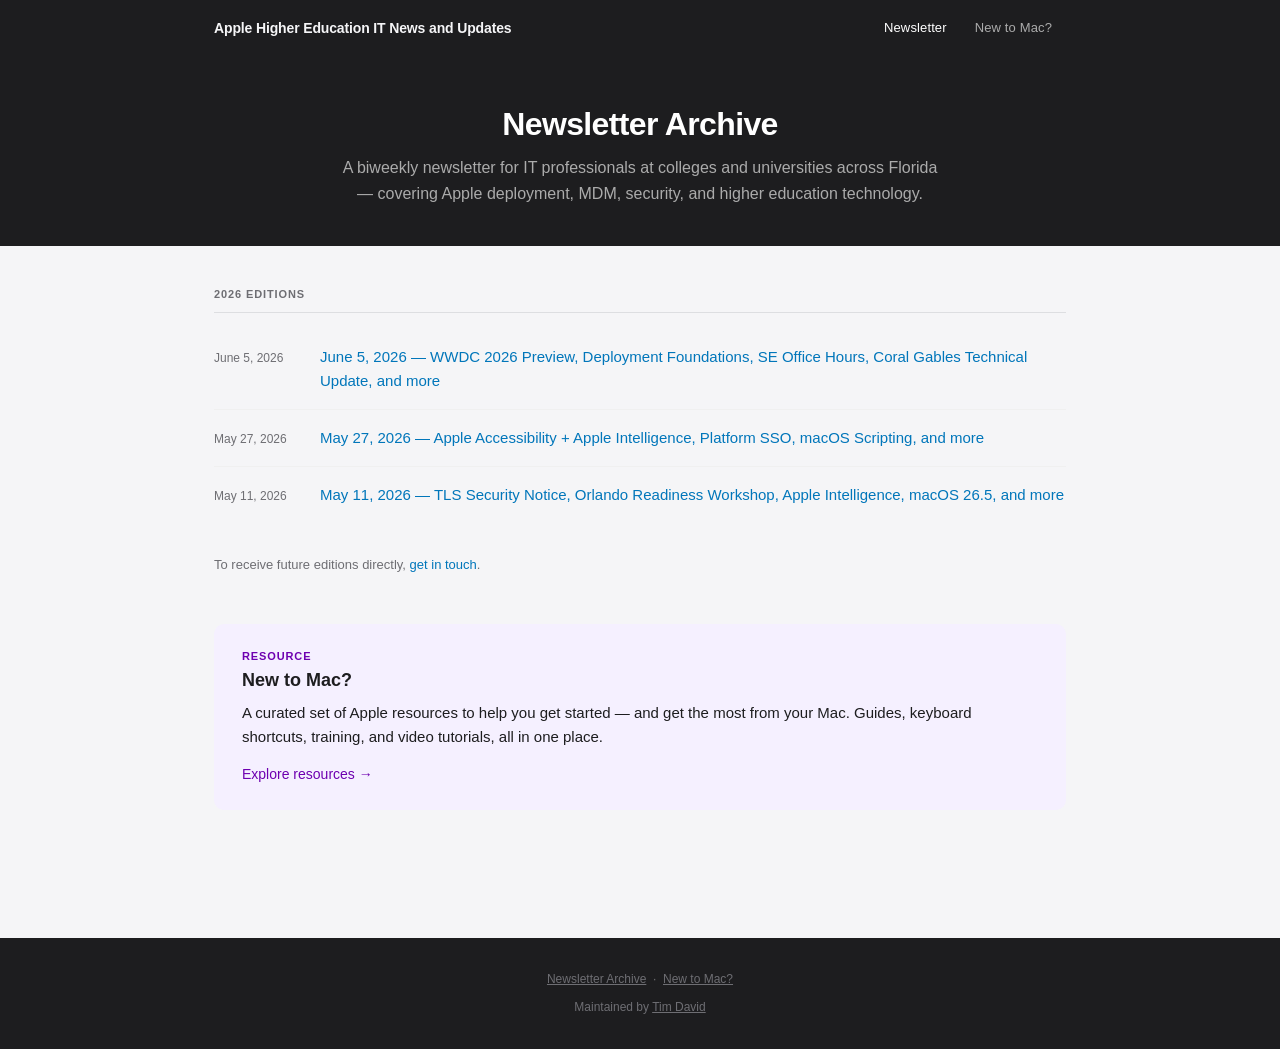
==== index.html @ e82d7225 "Add June 5 2026 edition and update archive index" ====
<!DOCTYPE html>
<html lang="en">
<head>
  <meta charset="UTF-8">
  <meta name="viewport" content="width=device-width, initial-scale=1.0">
  <title>Newsletter Archive — Apple Higher Education IT News and Updates</title>
  <link rel="stylesheet" href="styles.css">
</head>
<body>

  <!-- ═══════════════════════ SITE HEADER -->
  <header class="site-header" role="banner">
    <div class="site-header-inner">
      <a href="index.html" class="site-header-logo" aria-label="Apple Higher Education IT News and Updates — home">
        Apple Higher Education IT News and Updates
      </a>
      <nav aria-label="Site navigation">
        <ul class="site-nav">
          <li><a href="index.html" class="active" aria-current="page">Newsletter</a></li>
          <li><a href="new-to-mac.html">New to Mac?</a></li>
        </ul>
      </nav>
    </div>
  </header>

  <!-- ═══════════════════════ PAGE HERO -->
  <div class="page-hero" role="presentation">
    <h1>Newsletter Archive</h1>
    <p>A biweekly newsletter for IT professionals at colleges and universities across Florida — covering Apple deployment, MDM, security, and higher education technology.</p>
  </div>

  <!-- ═══════════════════════ MAIN CONTENT -->
  <main class="page-content" role="main" id="main-content">

    <h2 class="section-heading">2026 Editions</h2>
    <ul class="newsletter-list">
      <li>
        <span class="newsletter-date">June 5, 2026</span>
        <span class="newsletter-title">
          <a href="hied_newsletter_june5_2026.html">June 5, 2026 — WWDC 2026 Preview, Deployment Foundations, SE Office Hours, Coral Gables Technical Update, and more</a>
        </span>
      </li>
      <li>
        <span class="newsletter-date">May 27, 2026</span>
        <span class="newsletter-title">
          <a href="hied_newsletter_may27_2026.html">May 27, 2026 — Apple Accessibility + Apple Intelligence, Platform SSO, macOS Scripting, and more</a>
        </span>
      </li>
      <li>
        <span class="newsletter-date">May 11, 2026</span>
        <span class="newsletter-title">
          <a href="hied_newsletter_may11_2026.html">May 11, 2026 — TLS Security Notice, Orlando Readiness Workshop, Apple Intelligence, macOS 26.5, and more</a>
        </span>
      </li>
    </ul>

    <p class="text-muted text-small" style="margin:32px 0 0;">
      To receive future editions directly, <a href="mailto:td@apple.com?subject=Higher%20Education%20IT%20Newsletter%20Subscribe&body=Please%20add%20me%20to%20your%20Higher%20Education%20IT%20Newsletter">get in touch</a>.
    </p>

    <!-- New to Mac callout -->
    <div style="margin:48px 0 0; background-color:#f5f0ff; border-radius:10px; padding:24px 28px;">
      <p style="margin:0 0 4px; font-size:11px; font-weight:600; letter-spacing:0.08em; text-transform:uppercase; color:#6e00b0;">Resource</p>
      <h2 style="margin:0 0 8px; font-size:18px; font-weight:600; color:#1d1d1f; line-height:1.3;">New to Mac?</h2>
      <p style="margin:0 0 12px; font-size:15px; color:#1d1d1f; line-height:1.6;">A curated set of Apple resources to help you get started — and get the most from your Mac. Guides, keyboard shortcuts, training, and video tutorials, all in one place.</p>
      <a href="new-to-mac.html" style="color:#6e00b0; font-size:14px; font-weight:500; text-decoration:none;" aria-label="Visit the New to Mac resource page">Explore resources <span aria-hidden="true">→</span></a>
    </div>

  </main>

  <!-- ═══════════════════════ SITE FOOTER -->
  <footer class="site-footer" role="contentinfo">
    <div class="site-footer-inner">
      <p><a href="index.html" aria-current="page">Newsletter Archive</a> &nbsp;·&nbsp; <a href="new-to-mac.html">New to Mac?</a></p>
      <p>Maintained by <a href="mailto:td@apple.com">Tim David</a></p>
    </div>
  </footer>

</body>
</html>
---- styles.css ----
/* ============================================================
   Apple Higher Education IT Newsletter — Site Stylesheet
   styles.css
   Used by: index.html, newsletter web versions
   ============================================================ */

/* ── Reset & Base ─────────────────────────────────────────── */
*, *::before, *::after { box-sizing: border-box; }

body {
  margin: 0;
  padding: 0;
  font-family: -apple-system, BlinkMacSystemFont, 'Helvetica Neue', Helvetica, Arial, sans-serif;
  font-size: 16px;
  line-height: 1.6;
  color: #1d1d1f;
  background-color: #f5f5f7;
}

a { color: #0176ba; text-decoration: none; }
a:hover { text-decoration: underline; }
a:focus-visible { outline: 2px solid #0176ba; outline-offset: 3px; border-radius: 2px; }

img { max-width: 100%; display: block; }

/* ── Site Header ──────────────────────────────────────────── */
.site-header {
  background-color: #1d1d1f;
  padding: 0;
}

.site-header-inner {
  max-width: 900px;
  margin: 0 auto;
  padding: 0 24px;
  display: flex;
  flex-direction: row;
  align-items: center;
  justify-content: space-between;
  min-height: 56px;
  gap: 24px;
}

.site-header-logo {
  font-size: 14px;
  font-weight: 600;
  color: #f5f5f7;
  white-space: nowrap;
  text-decoration: none;
  letter-spacing: -0.01em;
  flex-shrink: 1;
  min-width: 0;
}
.site-header-logo:hover { text-decoration: none; color: #ffffff; }

.site-nav {
  display: flex;
  align-items: center;
  gap: 0;
  list-style: none;
  margin: 0;
  padding: 0;
  flex-shrink: 0;
  white-space: nowrap;
}

.site-nav li a {
  display: block;
  padding: 18px 14px;
  font-size: 13px;
  font-weight: 500;
  color: #ababab;
  text-decoration: none;
  letter-spacing: 0.01em;
  transition: color 0.15s;
}
.site-nav li a:hover,
.site-nav li a.active { color: #ffffff; text-decoration: none; }

/* ── Site Footer ──────────────────────────────────────────── */
.site-footer {
  background-color: #1d1d1f;
  margin-top: 64px;
  padding: 32px 24px;
}

.site-footer-inner {
  max-width: 900px;
  margin: 0 auto;
  text-align: center;
}

.site-footer p {
  margin: 0 0 8px;
  font-size: 12px;
  color: #6e6e73;
  line-height: 1.6;
}

.site-footer p:last-child { margin: 0; }
.site-footer a { color: #6e6e73; text-decoration: underline; }
.site-footer a:hover { color: #ababab; }

/* ── Page Hero ────────────────────────────────────────────── */
.page-hero {
  background-color: #1d1d1f;
  padding: 48px 24px 40px;
  text-align: center;
}

.page-hero h1 {
  margin: 0 0 12px;
  font-size: 32px;
  font-weight: 600;
  color: #ffffff;
  line-height: 1.2;
  letter-spacing: -0.02em;
}

.page-hero p {
  margin: 0 auto;
  max-width: 600px;
  font-size: 16px;
  color: #ababab;
  line-height: 1.6;
}

/* ── Main Content Area ────────────────────────────────────── */
.page-content {
  max-width: 900px;
  margin: 0 auto;
  padding: 40px 24px 64px;
}

/* ── Section Headings ─────────────────────────────────────── */
.section-heading {
  font-size: 11px;
  font-weight: 600;
  letter-spacing: 0.08em;
  text-transform: uppercase;
  color: #6e6e73;
  border-bottom: 1px solid #dddee1;
  padding-bottom: 8px;
  margin: 40px 0 16px;
}

.section-heading:first-child { margin-top: 0; }

/* ── Newsletter Archive List ──────────────────────────────── */
.newsletter-list {
  list-style: none;
  padding: 0;
  margin: 0;
}

.newsletter-list li {
  padding: 16px 0;
  border-bottom: 1px solid #f0f0f0;
  display: flex;
  align-items: baseline;
  gap: 16px;
}

.newsletter-list li:last-child { border-bottom: none; }

.newsletter-date {
  font-size: 12px;
  color: #6e6e73;
  white-space: nowrap;
  min-width: 90px;
}

.newsletter-title {
  font-size: 15px;
  font-weight: 500;
}

/* ── Newsletter Web Version ───────────────────────────────── */
.nl-wrap { max-width: 860px; margin: 32px auto; background: #ffffff; border-radius: 10px; overflow: hidden; box-shadow: 0 2px 8px rgba(0,0,0,0.08); }
.nl-section { padding: 32px 48px; }
.nl-label { font-size: 11px; letter-spacing: 0.08em; text-transform: uppercase; font-weight: 600; color: #6e6e73; margin: 0 0 10px; }
.nl-hr { border: none; border-top: 1px solid #dddee1; margin: 0; }
.nl-h2 { font-size: 18px; font-weight: 600; color: #1d1d1f; margin: 0 0 8px; line-height: 1.3; }
.nl-h3 { font-size: 16px; font-weight: 600; color: #1d1d1f; margin: 0 0 6px; }
.nl-p { margin: 0 0 12px; font-size: 15px; color: #1d1d1f; line-height: 1.7; }
.nl-sub { font-size: 13px; color: #6e6e73; margin: 0 0 6px; line-height: 1.6; }
.nl-img-crop { overflow: hidden; border-radius: 8px; }
.nl-img-crop img { width: 100%; height: 100%; object-fit: cover; display: block; }
.back-to-top { display: block; text-align: right; font-size: 11px; margin-top: 16px; color: #6e6e73; text-decoration: none; }
.back-to-top:hover { text-decoration: underline; }

/* ── Utility ──────────────────────────────────────────────── */
.text-muted { color: #6e6e73; }
.text-small { font-size: 13px; }

.sr-only {
  position: absolute; width: 1px; height: 1px;
  padding: 0; margin: -1px; overflow: hidden;
  clip: rect(0,0,0,0); white-space: nowrap; border: 0;
}

/* ── Responsive ───────────────────────────────────────────── */
@media (max-width: 700px) {
  .site-header-inner {
    flex-direction: column;
    align-items: flex-start;
    padding: 12px 16px;
    gap: 8px;
    min-height: auto;
  }

  .page-hero h1 { font-size: 24px; }
  .page-hero { padding: 32px 16px 28px; }
  .page-content { padding: 24px 16px 48px; }

  .nl-wrap { margin: 0; border-radius: 0; box-shadow: none; }
  .nl-section { padding: 24px 20px; }
}
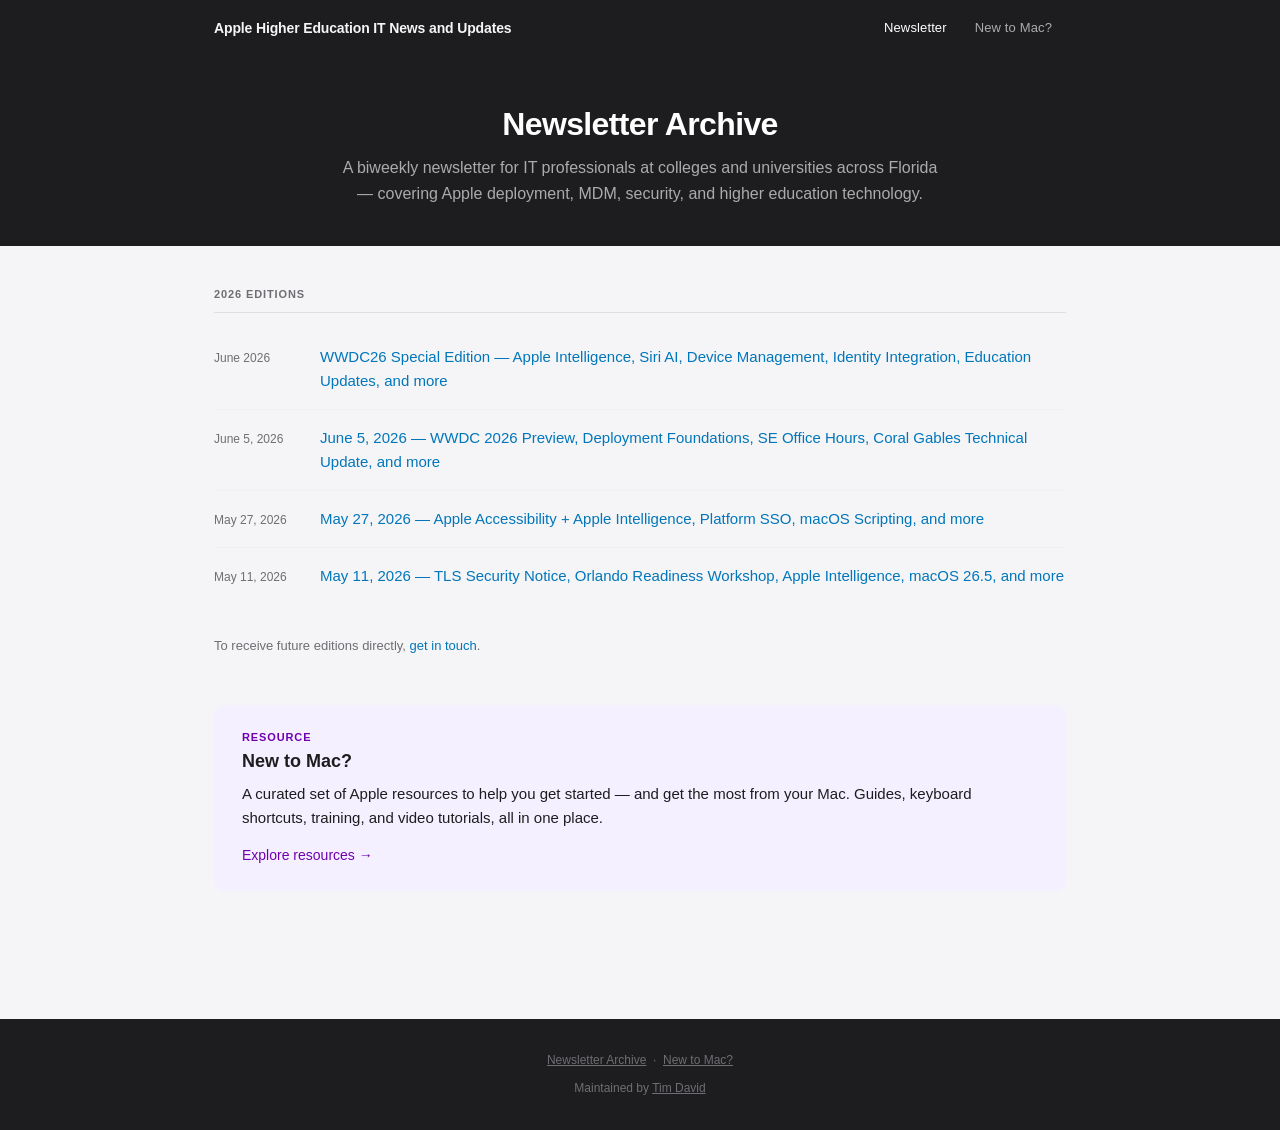
==== commit 980857f9: "Add WWDC26 Special Edition — June 2026" ====
--- a/index.html
+++ b/index.html
@@ -34,6 +34,12 @@
 
     <h2 class="section-heading">2026 Editions</h2>
     <ul class="newsletter-list">
+      <li>
+        <span class="newsletter-date">June 2026</span>
+        <span class="newsletter-title">
+          <a href="hied_newsletter_wwdc26_june2026.html">WWDC26 Special Edition — Apple Intelligence, Siri AI, Device Management, Identity Integration, Education Updates, and more</a>
+        </span>
+      </li>
       <li>
         <span class="newsletter-date">June 5, 2026</span>
         <span class="newsletter-title">
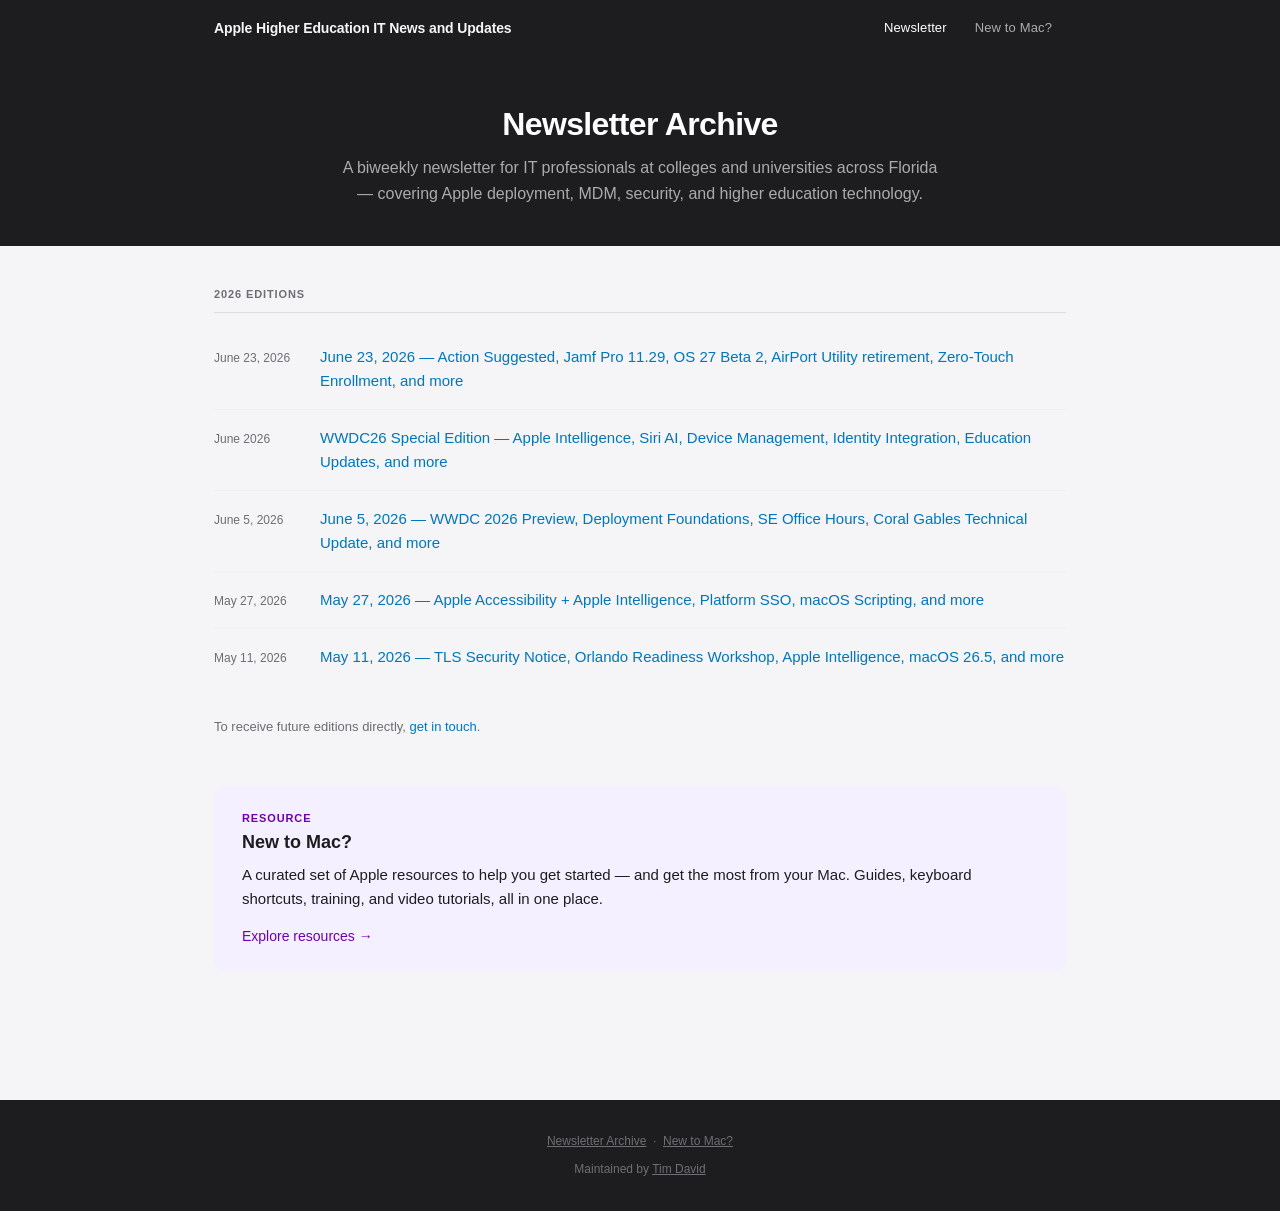
==== commit 29be00dc: "Add June 23, 2026 edition" ====
--- a/index.html
+++ b/index.html
@@ -34,6 +34,12 @@
 
     <h2 class="section-heading">2026 Editions</h2>
     <ul class="newsletter-list">
+      <li>
+        <span class="newsletter-date">June 23, 2026</span>
+        <span class="newsletter-title">
+          <a href="hied_newsletter_june23_2026.html">June 23, 2026 — Action Suggested, Jamf Pro 11.29, OS 27 Beta 2, AirPort Utility retirement, Zero-Touch Enrollment, and more</a>
+        </span>
+      </li>
       <li>
         <span class="newsletter-date">June 2026</span>
         <span class="newsletter-title">
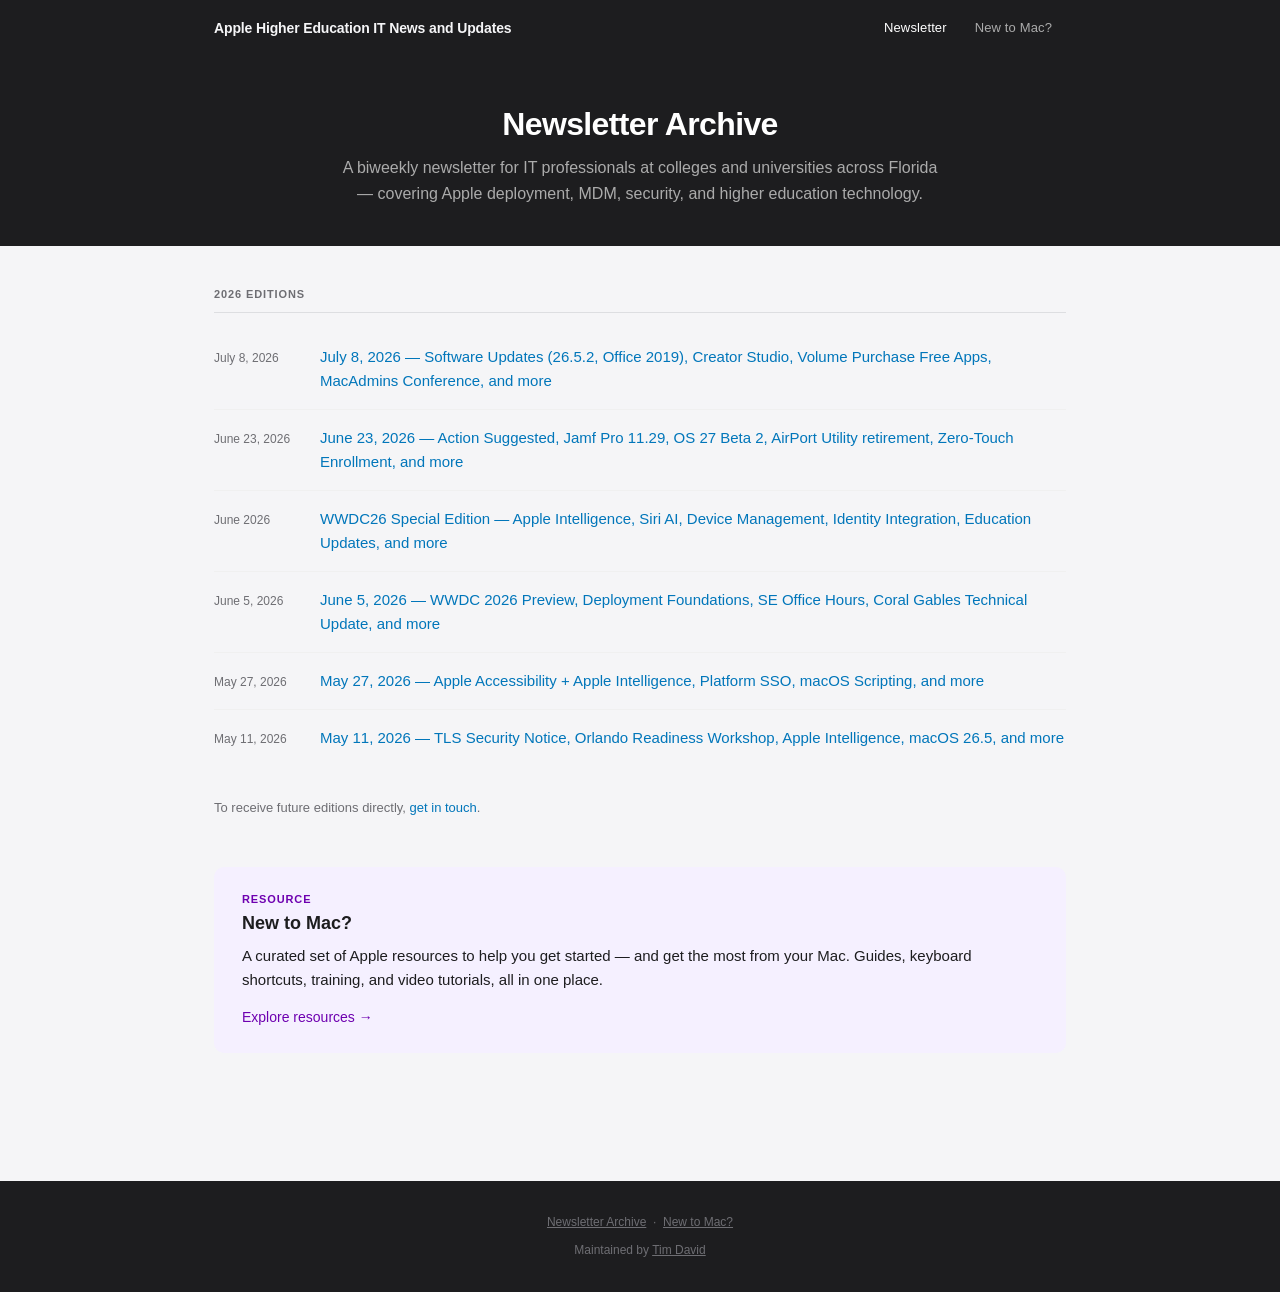
==== commit 00ad38e6: "Add July 8, 2026 edition — web version and archive entry" ====
--- a/index.html
+++ b/index.html
@@ -34,6 +34,12 @@
 
     <h2 class="section-heading">2026 Editions</h2>
     <ul class="newsletter-list">
+      <li>
+        <span class="newsletter-date">July 8, 2026</span>
+        <span class="newsletter-title">
+          <a href="hied_newsletter_july8_2026.html">July 8, 2026 — Software Updates (26.5.2, Office 2019), Creator Studio, Volume Purchase Free Apps, MacAdmins Conference, and more</a>
+        </span>
+      </li>
       <li>
         <span class="newsletter-date">June 23, 2026</span>
         <span class="newsletter-title">
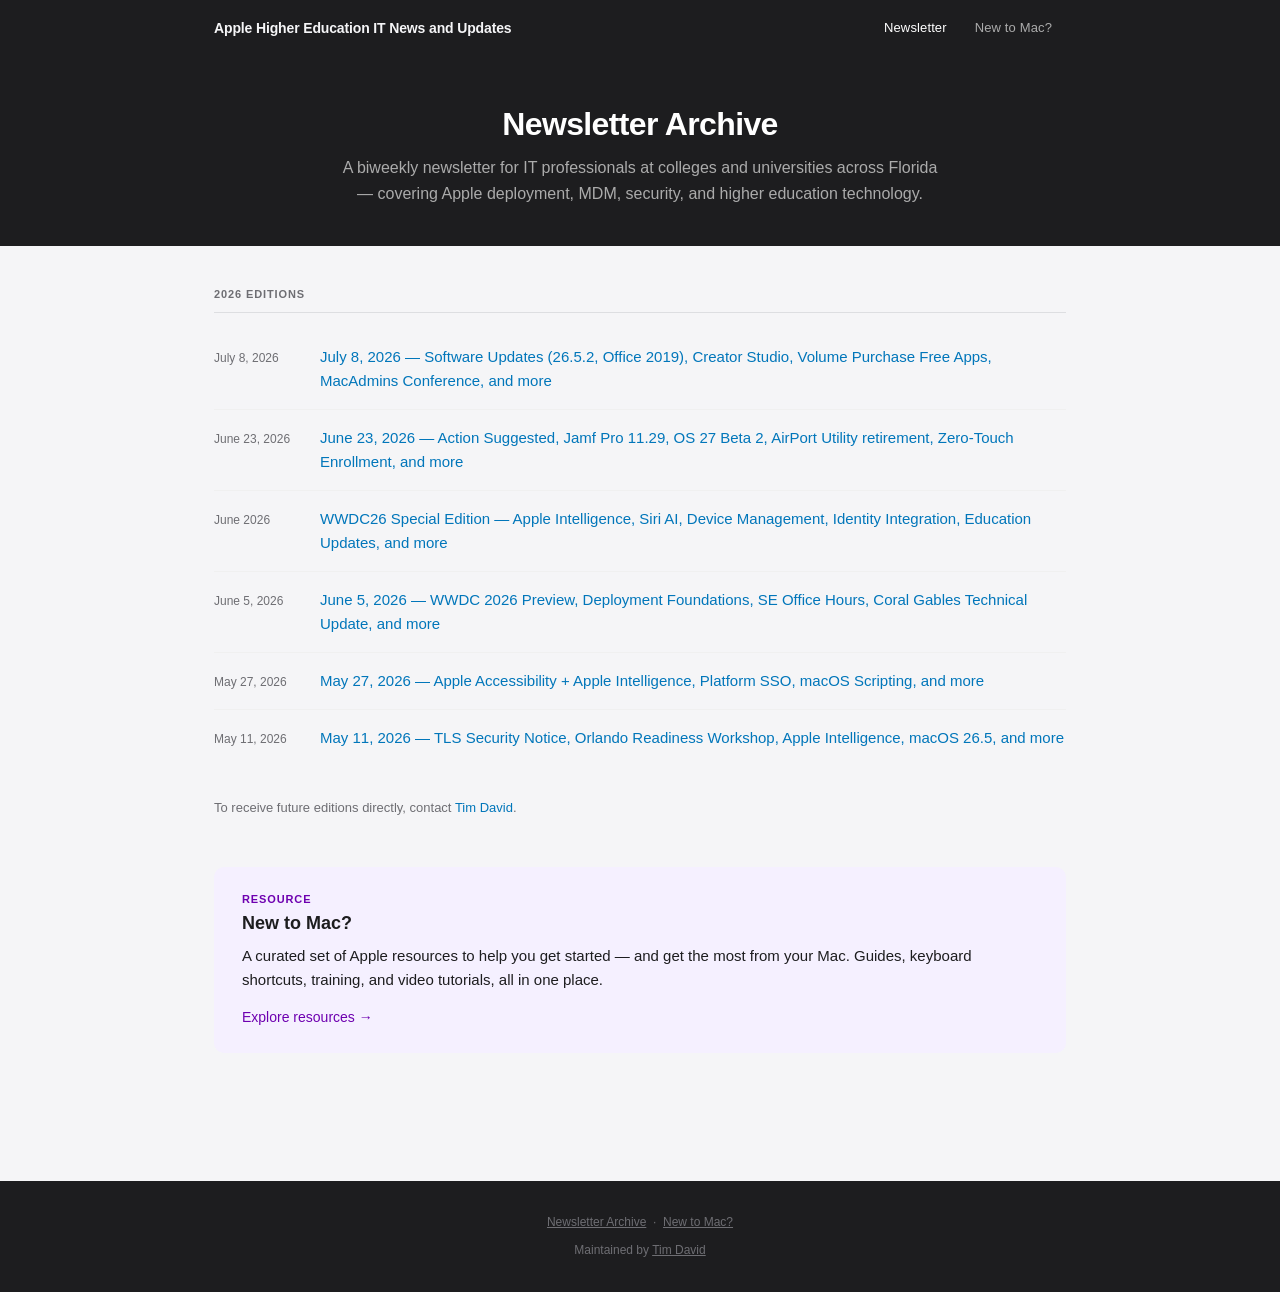
==== commit 3a3ea5f6: "Obfuscate contact email on all web pages; standardize add-me/contact wording" ====
--- a/index.html
+++ b/index.html
@@ -73,7 +73,7 @@
     </ul>
 
     <p class="text-muted text-small" style="margin:32px 0 0;">
-      To receive future editions directly, <a href="mailto:td@apple.com?subject=Higher%20Education%20IT%20Newsletter%20Subscribe&body=Please%20add%20me%20to%20your%20Higher%20Education%20IT%20Newsletter">get in touch</a>.
+      To receive future editions directly, contact <a href="#" class="js-mailto" data-user="=QGd" data-domain="t92YuUGbwBXY" data-params="subject=Add%20me%20to%20Apple%20Higher%20Education%20IT%20Newsletter&body=Please%20add%20me%20to%20the%20Apple%20Higher%20Education%20IT%20Newsletter" aria-label="Email Tim David to be added to the newsletter">Tim David</a>.
     </p>
 
     <!-- New to Mac callout -->
@@ -90,9 +90,28 @@
   <footer class="site-footer" role="contentinfo">
     <div class="site-footer-inner">
       <p><a href="index.html" aria-current="page">Newsletter Archive</a> &nbsp;·&nbsp; <a href="new-to-mac.html">New to Mac?</a></p>
-      <p>Maintained by <a href="mailto:td@apple.com">Tim David</a></p>
+      <p>Maintained by <a href="#" class="js-mailto" data-user="=QGd" data-domain="t92YuUGbwBXY" aria-label="Email Tim David">Tim David</a></p>
     </div>
   </footer>
 
+  <!-- Email obfuscation: reconstructs mailto: links at runtime from base64-encoded, reversed parts. -->
+  <script>
+  (function () {
+    function decode(str) {
+      return atob(str.split('').reverse().join(''));
+    }
+    var links = document.querySelectorAll('.js-mailto');
+    for (var i = 0; i < links.length; i++) {
+      var el = links[i];
+      var user = decode(el.getAttribute('data-user'));
+      var domain = decode(el.getAttribute('data-domain'));
+      var params = el.getAttribute('data-params');
+      var href = 'mailto:' + user + '@' + domain;
+      if (params) { href += '?' + params; }
+      el.setAttribute('href', href);
+    }
+  })();
+  </script>
+
 </body>
 </html>
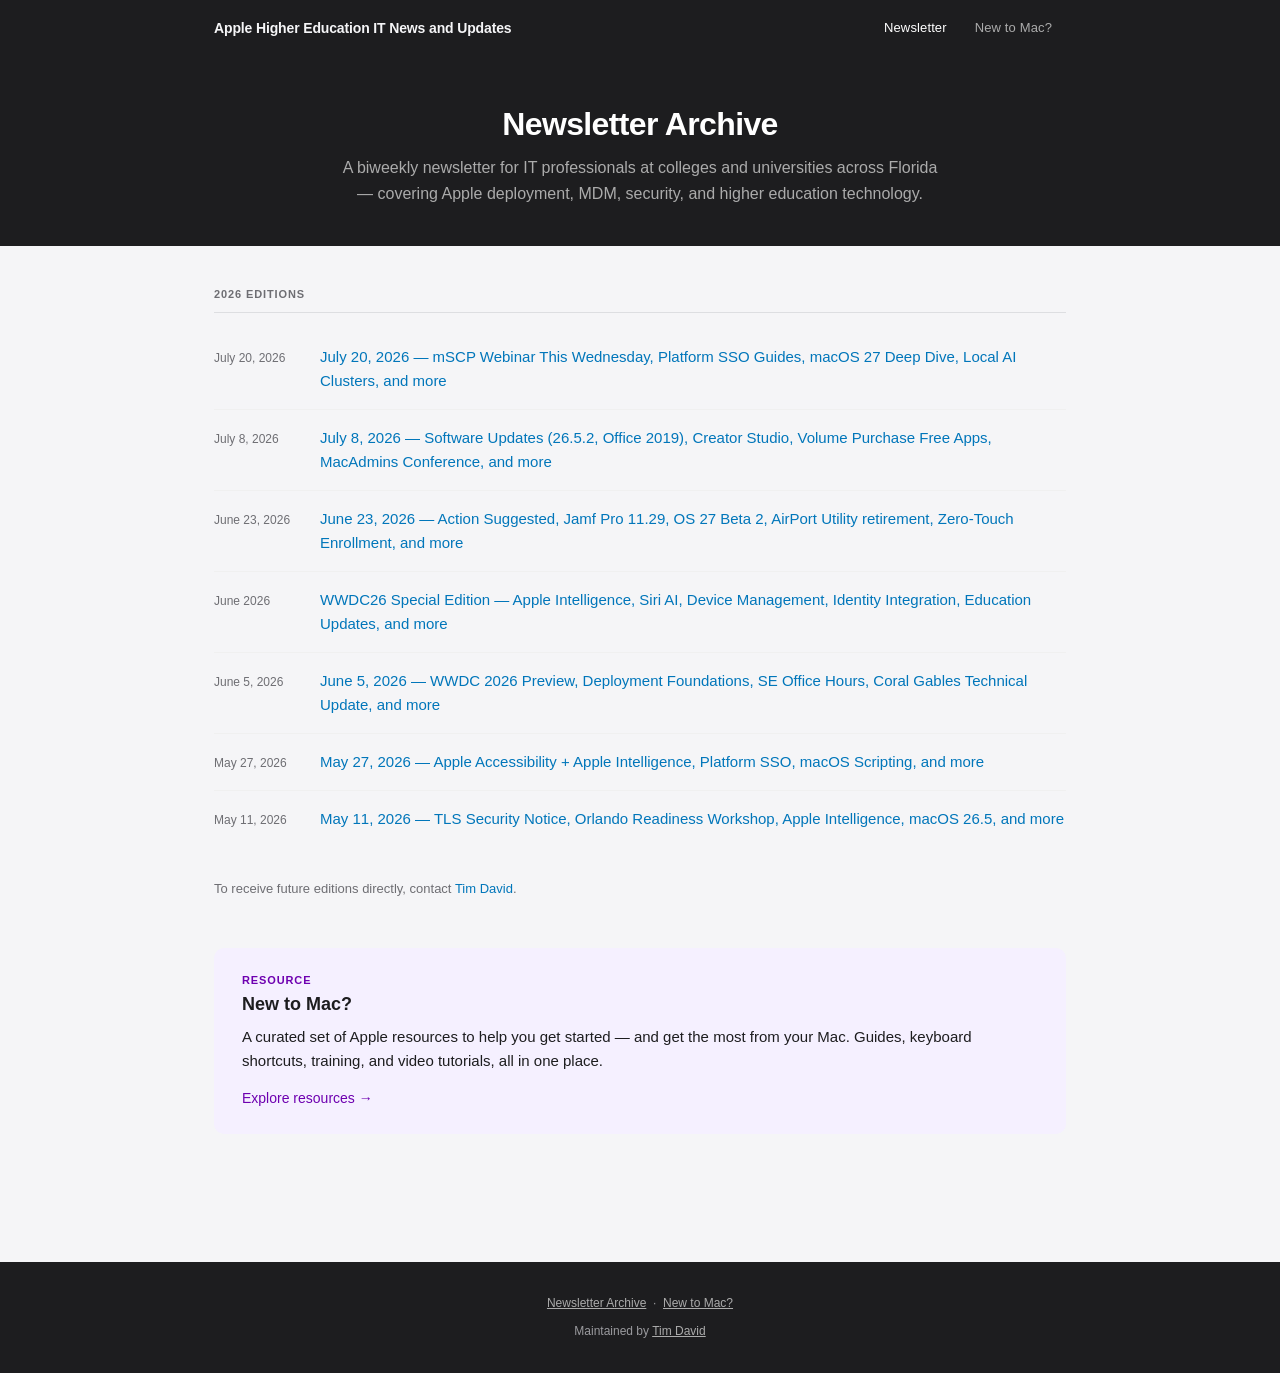
==== commit 86870374: "Add July 20, 2026 edition to archive index" ====
--- a/index.html
+++ b/index.html
@@ -34,6 +34,12 @@
 
     <h2 class="section-heading">2026 Editions</h2>
     <ul class="newsletter-list">
+      <li>
+        <span class="newsletter-date">July 20, 2026</span>
+        <span class="newsletter-title">
+          <a href="hied_newsletter_july20_2026.html">July 20, 2026 — mSCP Webinar This Wednesday, Platform SSO Guides, macOS 27 Deep Dive, Local AI Clusters, and more</a>
+        </span>
+      </li>
       <li>
         <span class="newsletter-date">July 8, 2026</span>
         <span class="newsletter-title">
--- a/styles.css
+++ b/styles.css
@@ -93,13 +93,13 @@
 .site-footer p {
   margin: 0 0 8px;
   font-size: 12px;
-  color: #6e6e73;
+  color: #9a9a9e;
   line-height: 1.6;
 }
 
 .site-footer p:last-child { margin: 0; }
-.site-footer a { color: #6e6e73; text-decoration: underline; }
-.site-footer a:hover { color: #ababab; }
+.site-footer a { color: #ababab; text-decoration: underline; }
+.site-footer a:hover { color: #d0d0d4; }
 
 /* ── Page Hero ────────────────────────────────────────────── */
 .page-hero {
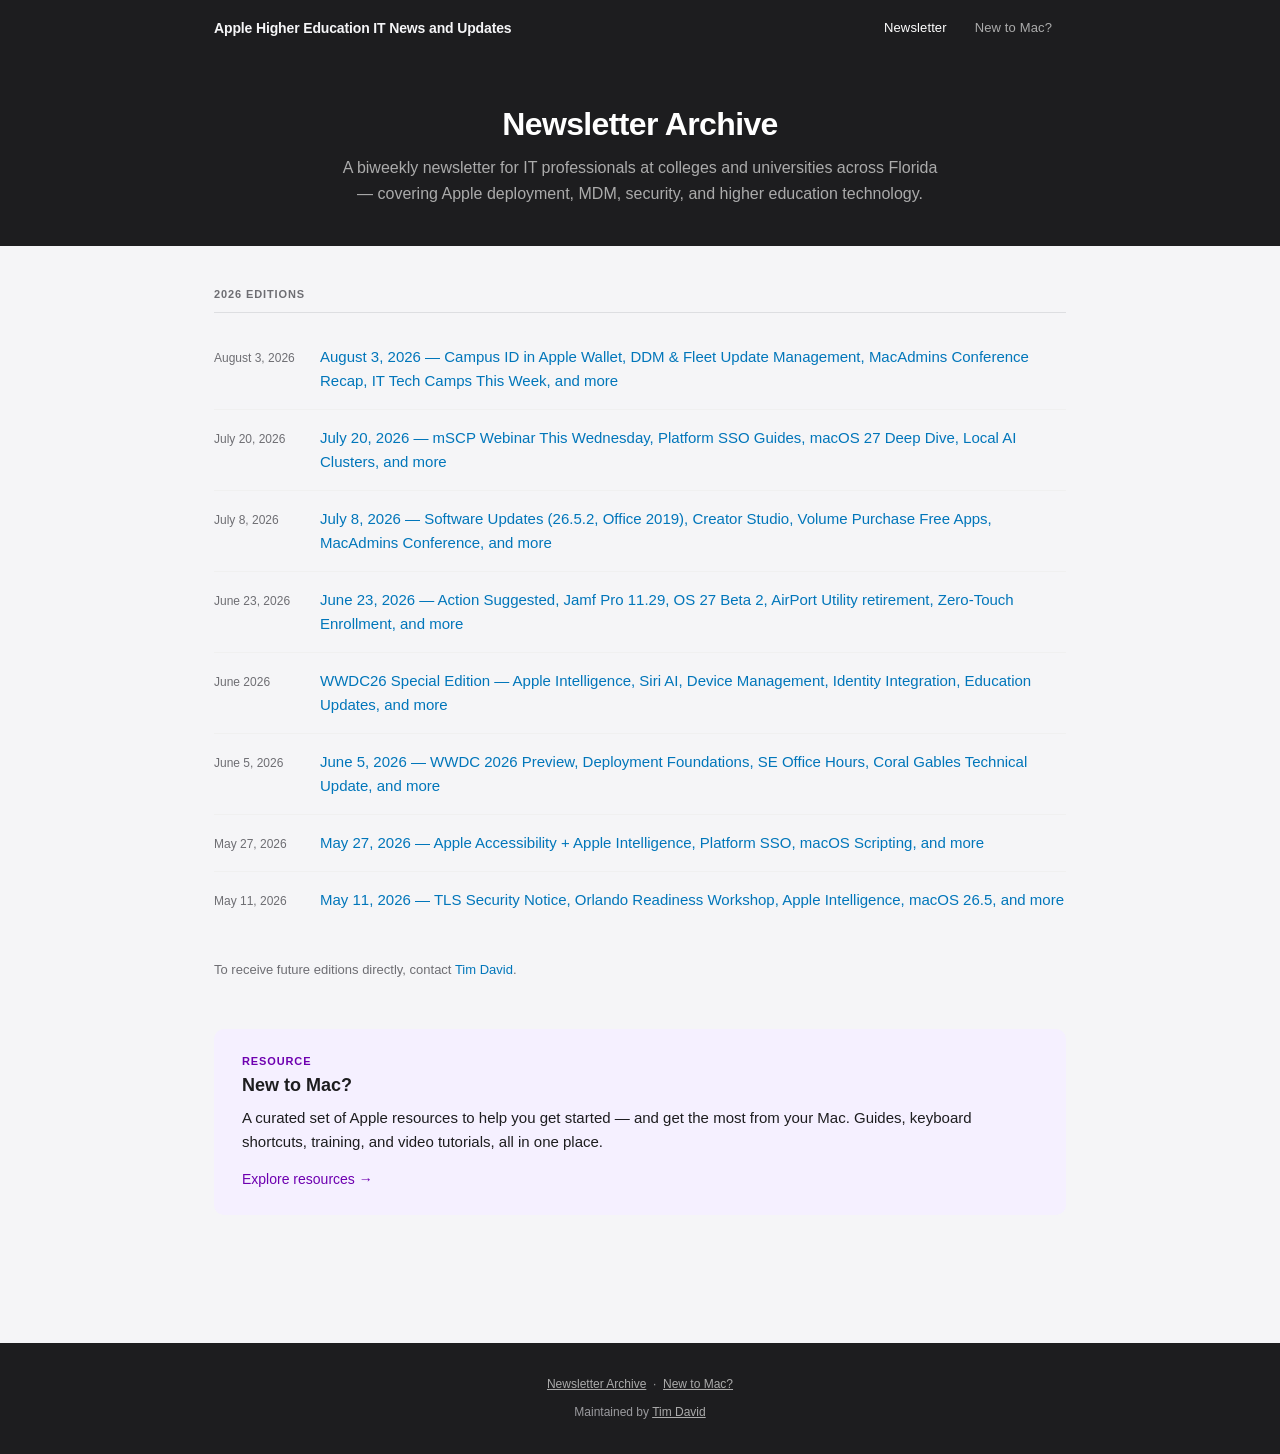
==== commit d5bac6f3: "Add August 3, 2026 edition: Campus ID in Apple Wallet, DDM & Fleet Update Management, MacAdmins Conf" ====
--- a/index.html
+++ b/index.html
@@ -34,6 +34,12 @@
 
     <h2 class="section-heading">2026 Editions</h2>
     <ul class="newsletter-list">
+      <li>
+        <span class="newsletter-date">August 3, 2026</span>
+        <span class="newsletter-title">
+          <a href="hied_newsletter_august3_2026.html">August 3, 2026 — Campus ID in Apple Wallet, DDM &amp; Fleet Update Management, MacAdmins Conference Recap, IT Tech Camps This Week, and more</a>
+        </span>
+      </li>
       <li>
         <span class="newsletter-date">July 20, 2026</span>
         <span class="newsletter-title">
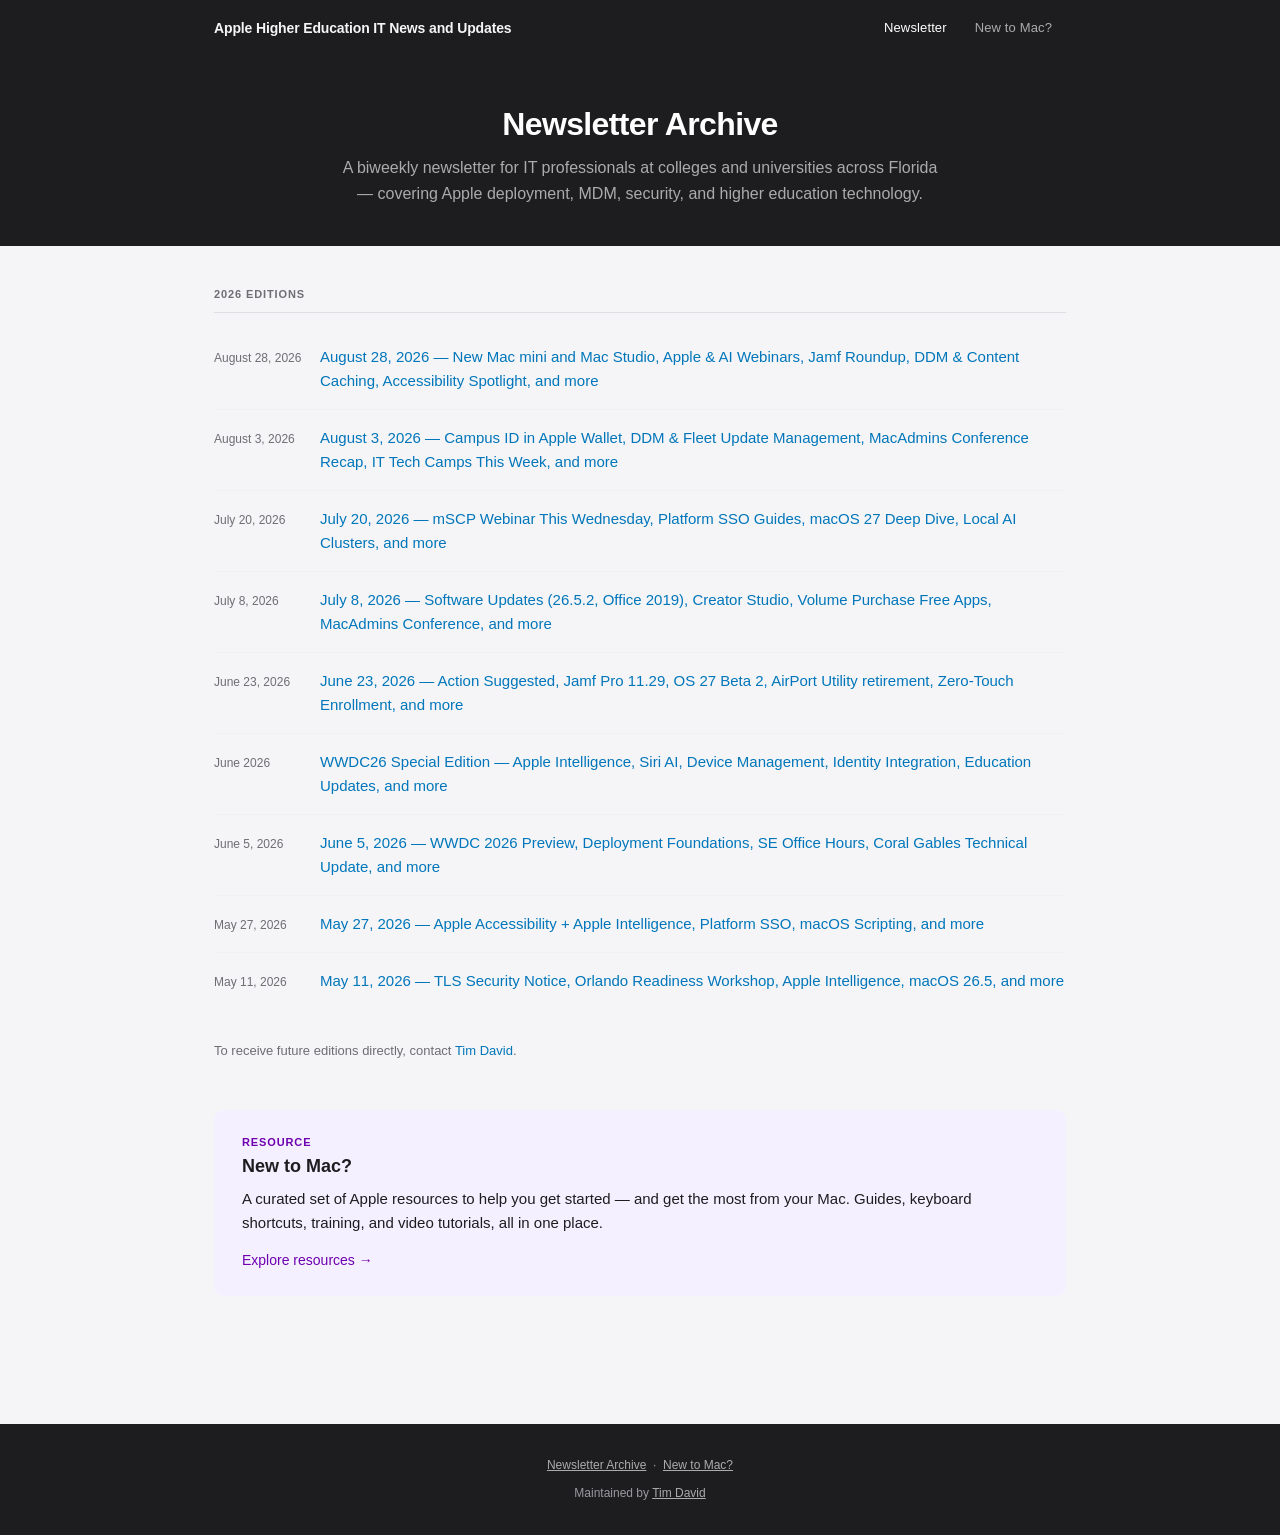
==== commit c325f919: "Add August 28, 2026 edition New Mac mini and Mac Studio, Apple & AI Upcoming Webinars, Jamf Roundup," ====
--- a/index.html
+++ b/index.html
@@ -34,6 +34,12 @@
 
     <h2 class="section-heading">2026 Editions</h2>
     <ul class="newsletter-list">
+      <li>
+        <span class="newsletter-date">August 28, 2026</span>
+        <span class="newsletter-title">
+          <a href="hied_newsletter_august28_2026.html">August 28, 2026 — New Mac mini and Mac Studio, Apple &amp; AI Webinars, Jamf Roundup, DDM &amp; Content Caching, Accessibility Spotlight, and more</a>
+        </span>
+      </li>
       <li>
         <span class="newsletter-date">August 3, 2026</span>
         <span class="newsletter-title">
